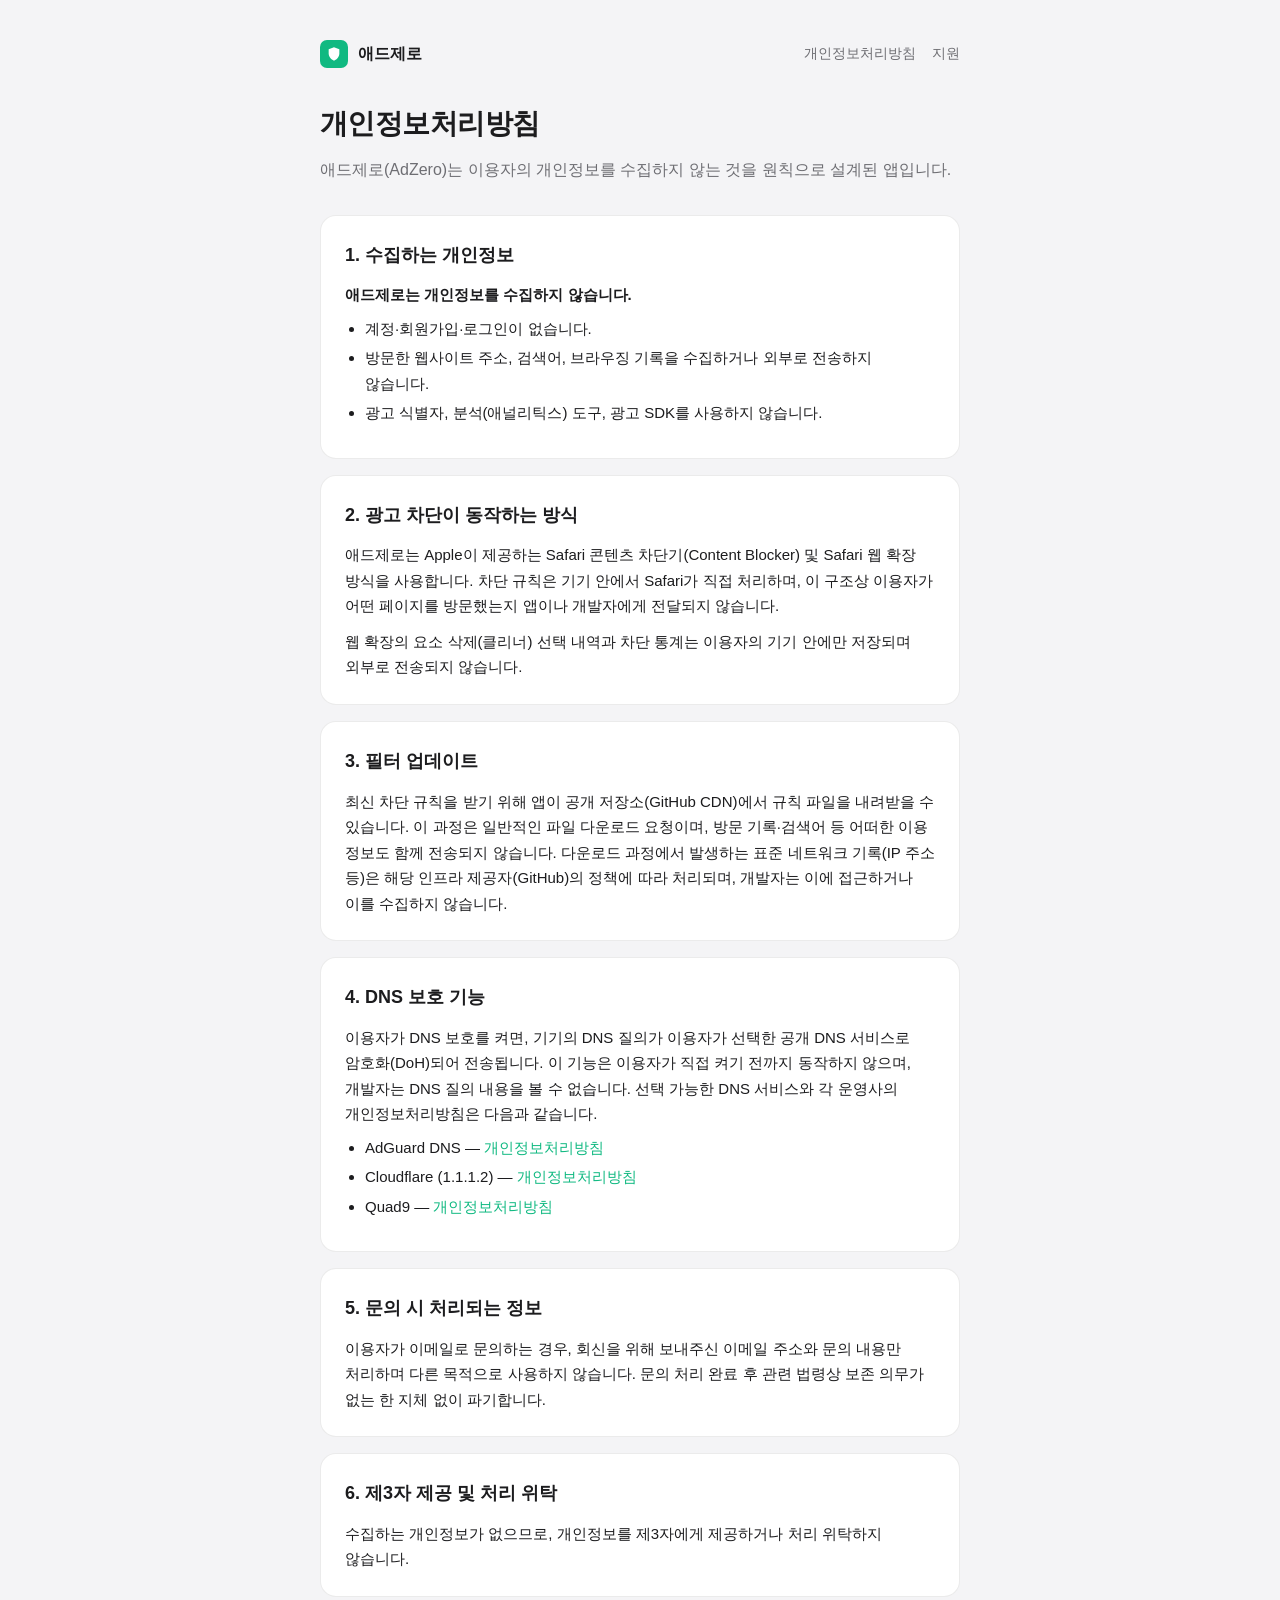
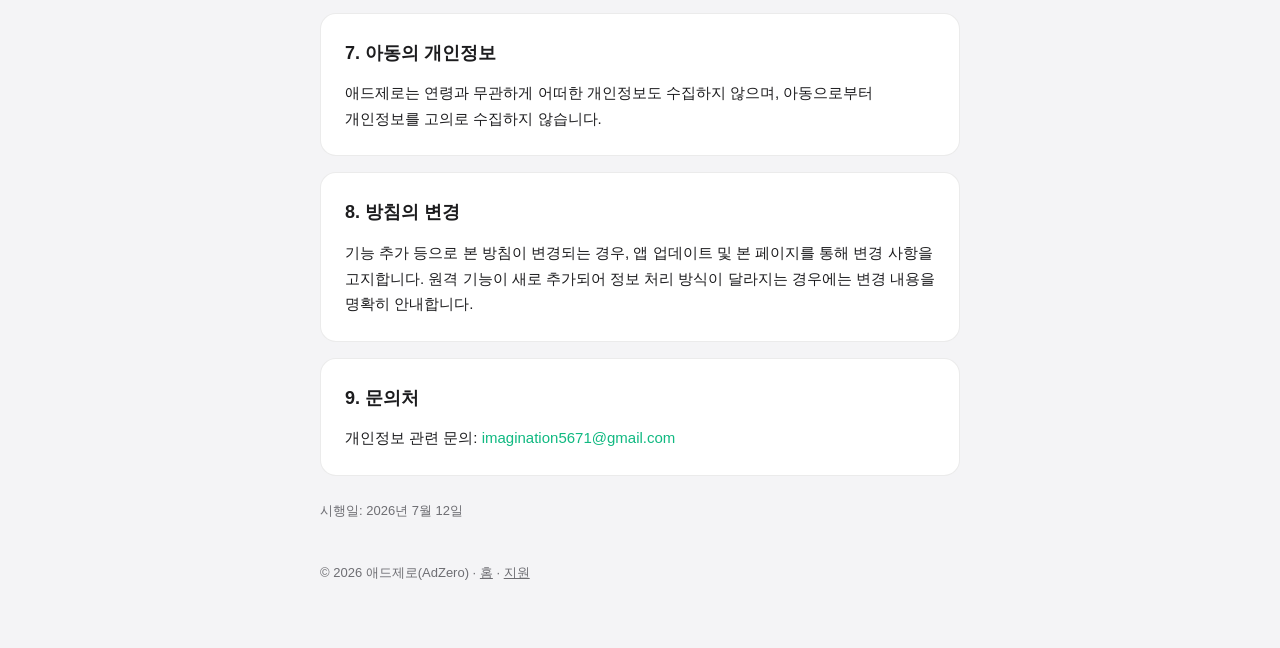
==== privacy.html @ 393ba9a1 "애드제로 공식 페이지: 소개·개인정보처리방침·지원 Co-Authored-By: Claude Fable 5 <noreply@anthropic.com>" ====
<!DOCTYPE html>
<html lang="ko">
<head>
<meta charset="utf-8">
<meta name="viewport" content="width=device-width, initial-scale=1">
<title>개인정보처리방침 — 애드제로</title>
<link rel="stylesheet" href="style.css">
</head>
<body>
<div class="wrap">
  <header class="site">
    <span class="logo"><svg viewBox="0 0 24 24"><path d="M12 2 4 5v6c0 5 3.4 9.4 8 11 4.6-1.6 8-6 8-11V5l-8-3z"/></svg></span>
    <a class="name" href="index.html">애드제로</a>
    <nav><a href="privacy.html">개인정보처리방침</a><a href="support.html">지원</a></nav>
  </header>

  <h1>개인정보처리방침</h1>
  <p class="lead">애드제로(AdZero)는 이용자의 개인정보를 수집하지 않는 것을 원칙으로 설계된 앱입니다.</p>

  <section class="card">
    <h2>1. 수집하는 개인정보</h2>
    <p><strong>애드제로는 개인정보를 수집하지 않습니다.</strong></p>
    <ul>
      <li>계정·회원가입·로그인이 없습니다.</li>
      <li>방문한 웹사이트 주소, 검색어, 브라우징 기록을 수집하거나 외부로 전송하지 않습니다.</li>
      <li>광고 식별자, 분석(애널리틱스) 도구, 광고 SDK를 사용하지 않습니다.</li>
    </ul>
  </section>

  <section class="card">
    <h2>2. 광고 차단이 동작하는 방식</h2>
    <p>애드제로는 Apple이 제공하는 Safari 콘텐츠 차단기(Content Blocker) 및 Safari 웹 확장 방식을 사용합니다. 차단 규칙은 기기 안에서 Safari가 직접 처리하며, 이 구조상 이용자가 어떤 페이지를 방문했는지 앱이나 개발자에게 전달되지 않습니다.</p>
    <p>웹 확장의 요소 삭제(클리너) 선택 내역과 차단 통계는 이용자의 기기 안에만 저장되며 외부로 전송되지 않습니다.</p>
  </section>

  <section class="card">
    <h2>3. 필터 업데이트</h2>
    <p>최신 차단 규칙을 받기 위해 앱이 공개 저장소(GitHub CDN)에서 규칙 파일을 내려받을 수 있습니다. 이 과정은 일반적인 파일 다운로드 요청이며, 방문 기록·검색어 등 어떠한 이용 정보도 함께 전송되지 않습니다. 다운로드 과정에서 발생하는 표준 네트워크 기록(IP 주소 등)은 해당 인프라 제공자(GitHub)의 정책에 따라 처리되며, 개발자는 이에 접근하거나 이를 수집하지 않습니다.</p>
  </section>

  <section class="card">
    <h2>4. DNS 보호 기능</h2>
    <p>이용자가 DNS 보호를 켜면, 기기의 DNS 질의가 이용자가 선택한 공개 DNS 서비스로 암호화(DoH)되어 전송됩니다. 이 기능은 이용자가 직접 켜기 전까지 동작하지 않으며, 개발자는 DNS 질의 내용을 볼 수 없습니다. 선택 가능한 DNS 서비스와 각 운영사의 개인정보처리방침은 다음과 같습니다.</p>
    <ul>
      <li>AdGuard DNS — <a class="inline" href="https://adguard-dns.io/en/privacy.html">개인정보처리방침</a></li>
      <li>Cloudflare (1.1.1.2) — <a class="inline" href="https://developers.cloudflare.com/1.1.1.1/privacy/public-dns-resolver/">개인정보처리방침</a></li>
      <li>Quad9 — <a class="inline" href="https://quad9.net/privacy/policy/">개인정보처리방침</a></li>
    </ul>
  </section>

  <section class="card">
    <h2>5. 문의 시 처리되는 정보</h2>
    <p>이용자가 이메일로 문의하는 경우, 회신을 위해 보내주신 이메일 주소와 문의 내용만 처리하며 다른 목적으로 사용하지 않습니다. 문의 처리 완료 후 관련 법령상 보존 의무가 없는 한 지체 없이 파기합니다.</p>
  </section>

  <section class="card">
    <h2>6. 제3자 제공 및 처리 위탁</h2>
    <p>수집하는 개인정보가 없으므로, 개인정보를 제3자에게 제공하거나 처리 위탁하지 않습니다.</p>
  </section>

  <section class="card">
    <h2>7. 아동의 개인정보</h2>
    <p>애드제로는 연령과 무관하게 어떠한 개인정보도 수집하지 않으며, 아동으로부터 개인정보를 고의로 수집하지 않습니다.</p>
  </section>

  <section class="card">
    <h2>8. 방침의 변경</h2>
    <p>기능 추가 등으로 본 방침이 변경되는 경우, 앱 업데이트 및 본 페이지를 통해 변경 사항을 고지합니다. 원격 기능이 새로 추가되어 정보 처리 방식이 달라지는 경우에는 변경 내용을 명확히 안내합니다.</p>
  </section>

  <section class="card">
    <h2>9. 문의처</h2>
    <p>개인정보 관련 문의: <a class="inline" href="mailto:imagination5671@gmail.com">imagination5671@gmail.com</a></p>
  </section>

  <p class="meta">시행일: 2026년 7월 12일</p>

  <footer class="site">© 2026 애드제로(AdZero) · <a href="index.html">홈</a> · <a href="support.html">지원</a></footer>
</div>
</body>
</html>
---- style.css ----
:root {
  --bg: #f4f4f6;
  --surface: #ffffff;
  --text: #1c1c1e;
  --text-sub: #6e6e73;
  --accent: #10b981;
  --border: rgba(0, 0, 0, 0.08);
  color-scheme: light dark;
}
@media (prefers-color-scheme: dark) {
  :root {
    --bg: #101013;
    --surface: #1c1c20;
    --text: #f2f2f5;
    --text-sub: #98989f;
    --accent: #34d399;
    --border: rgba(255, 255, 255, 0.1);
  }
}
* { margin: 0; padding: 0; box-sizing: border-box; }
body {
  font-family: -apple-system, BlinkMacSystemFont, "Apple SD Gothic Neo", "Pretendard", "Segoe UI", sans-serif;
  background: var(--bg);
  color: var(--text);
  line-height: 1.7;
  -webkit-font-smoothing: antialiased;
  word-break: keep-all;
}
.wrap { max-width: 680px; margin: 0 auto; padding: 32px 20px 64px; }
header.site { display: flex; align-items: center; gap: 10px; padding: 8px 0 32px; }
header.site .logo {
  width: 28px; height: 28px; border-radius: 7px;
  background: var(--accent);
  display: inline-flex; align-items: center; justify-content: center;
}
header.site .logo svg { width: 16px; height: 16px; fill: #fff; }
header.site a.name { font-size: 16px; font-weight: 700; color: var(--text); text-decoration: none; }
header.site nav { margin-left: auto; display: flex; gap: 16px; }
header.site nav a { font-size: 14px; color: var(--text-sub); text-decoration: none; }
header.site nav a:hover { color: var(--accent); }
h1 { font-size: 28px; font-weight: 800; letter-spacing: -0.02em; margin-bottom: 8px; }
p.lead { font-size: 16px; color: var(--text-sub); margin-bottom: 32px; }
section.card {
  background: var(--surface);
  border: 1px solid var(--border);
  border-radius: 16px;
  padding: 24px;
  margin-bottom: 16px;
}
section.card h2 { font-size: 18px; font-weight: 700; margin-bottom: 12px; }
section.card h3 { font-size: 15px; font-weight: 700; margin: 20px 0 6px; }
section.card p, section.card li { font-size: 15px; color: var(--text); }
section.card p + p { margin-top: 10px; }
section.card ul { padding-left: 20px; margin: 8px 0; }
section.card li { margin: 4px 0; }
section.card .sub { color: var(--text-sub); font-size: 13.5px; }
a.inline { color: var(--accent); text-decoration: none; }
a.inline:hover { text-decoration: underline; }
.meta { font-size: 13px; color: var(--text-sub); margin-top: 24px; }
.btn {
  display: inline-block; margin-top: 8px;
  background: var(--accent); color: #fff;
  font-size: 15px; font-weight: 600;
  padding: 12px 20px; border-radius: 12px; text-decoration: none;
}
footer.site { margin-top: 40px; font-size: 13px; color: var(--text-sub); }
footer.site a { color: var(--text-sub); }
table.plain { width: 100%; border-collapse: collapse; margin: 10px 0; font-size: 14px; }
table.plain th, table.plain td { text-align: left; padding: 8px 10px; border-bottom: 1px solid var(--border); vertical-align: top; }
table.plain th { color: var(--text-sub); font-weight: 600; white-space: nowrap; }
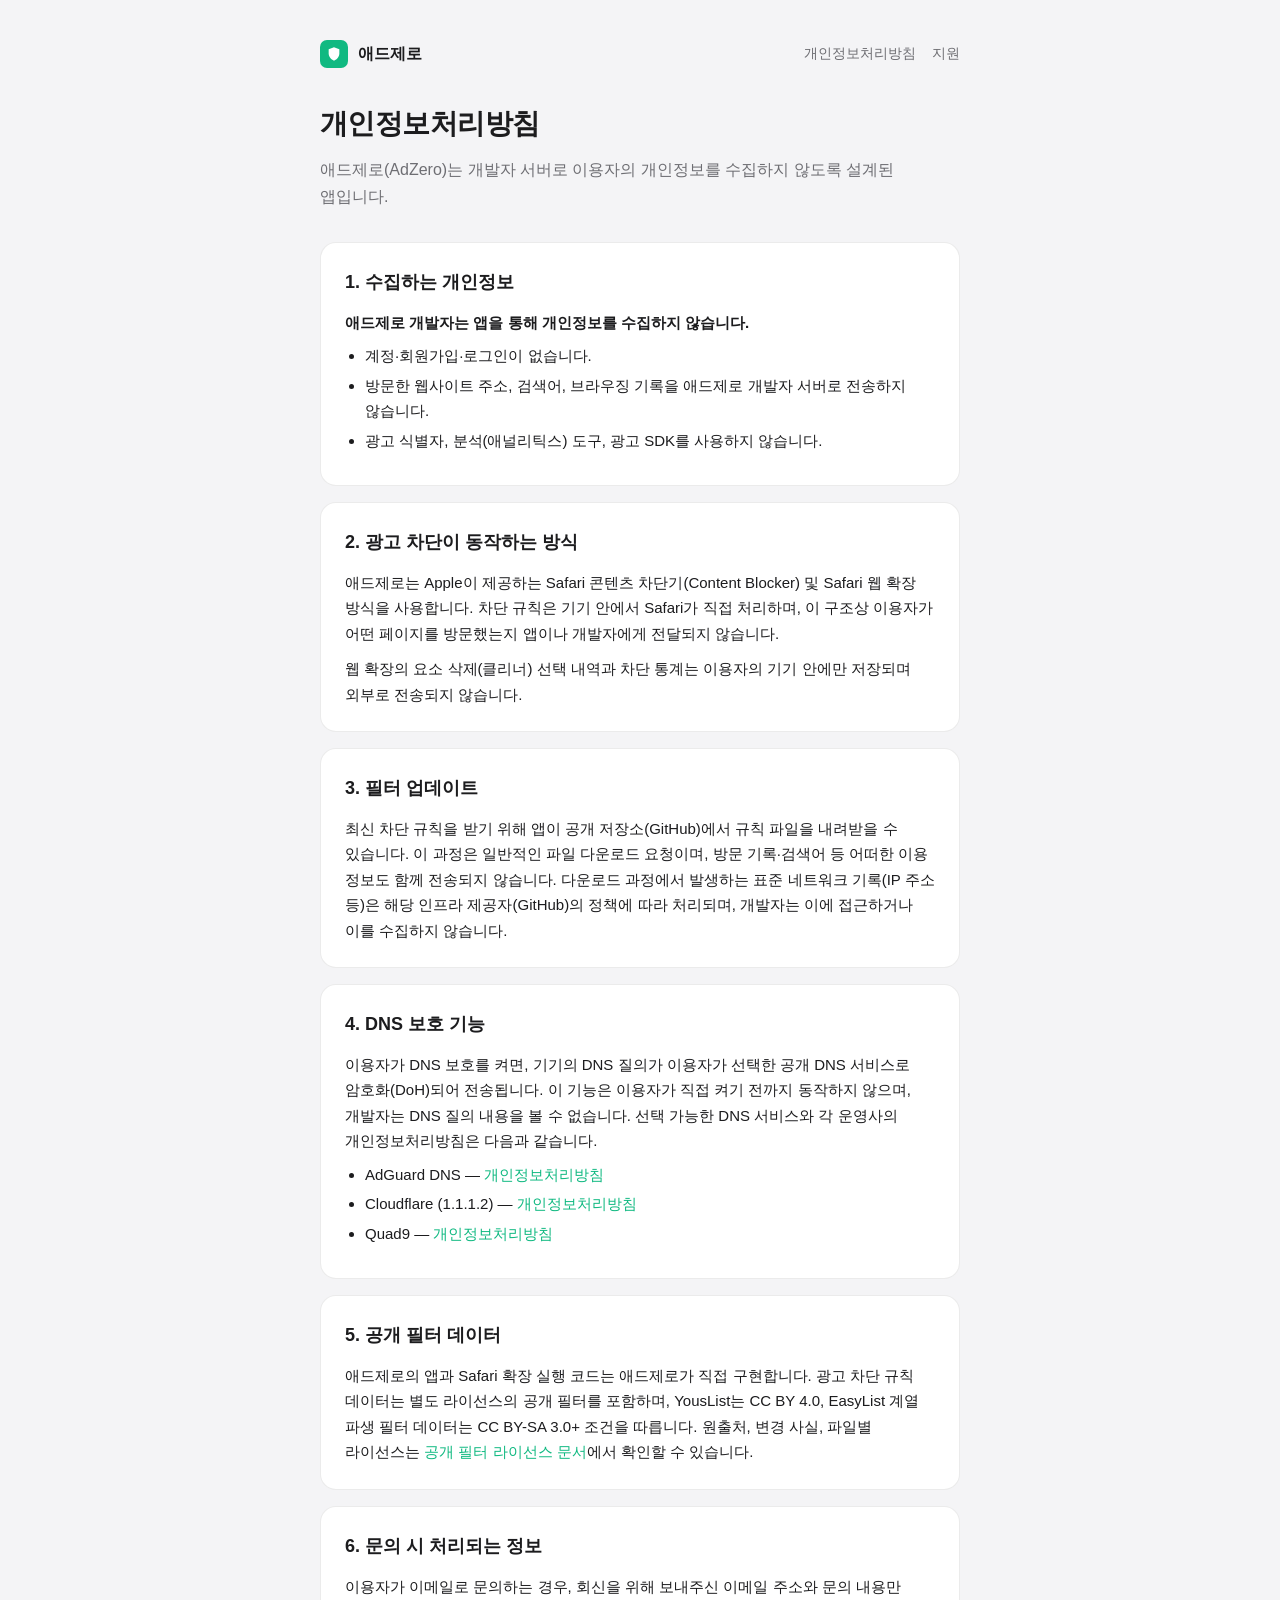
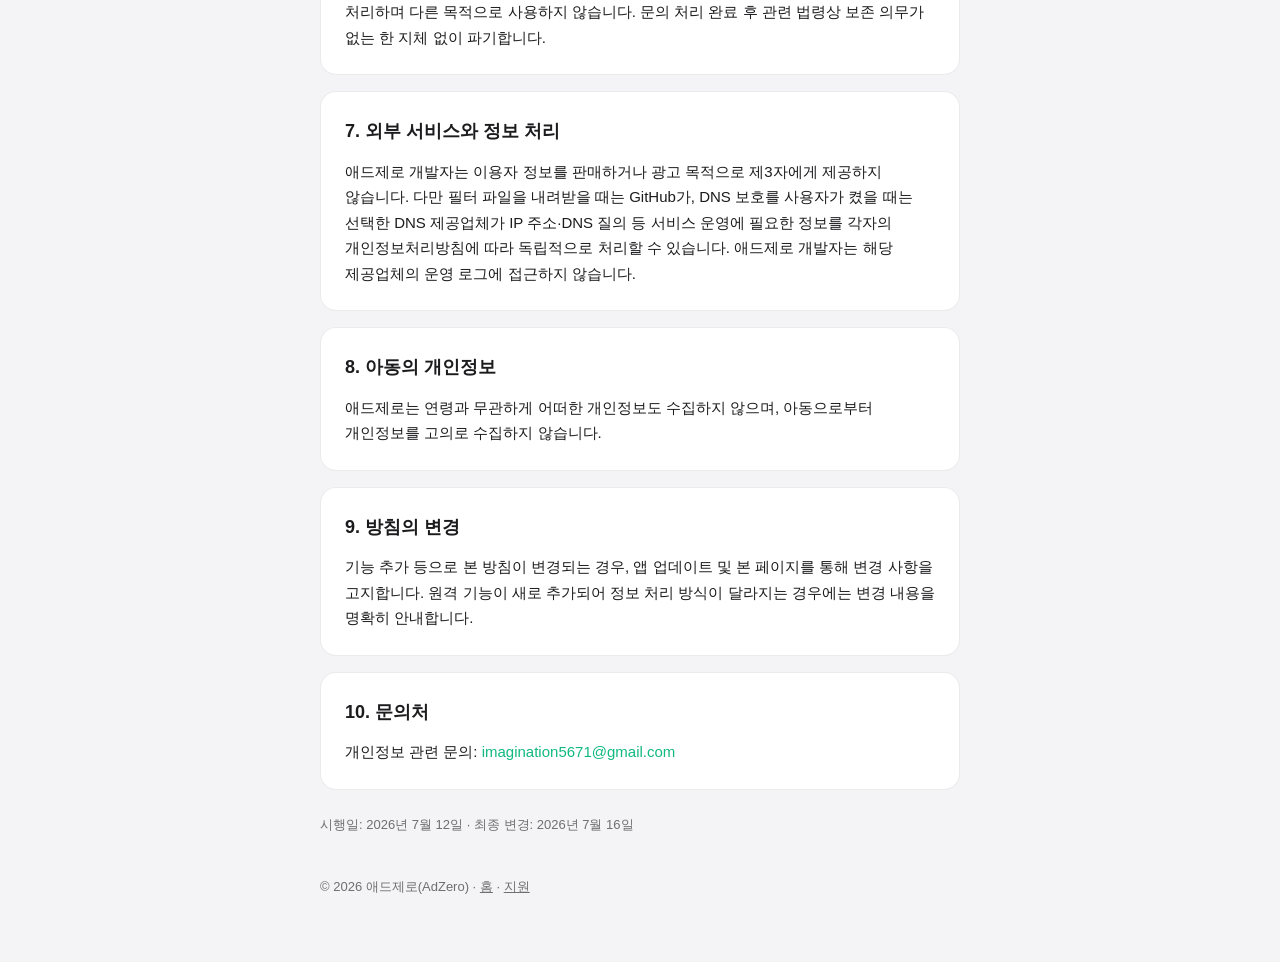
==== commit e1743639: "release: align public site with independent app" ====
--- a/privacy.html
+++ b/privacy.html
@@ -15,14 +15,14 @@
   </header>
 
   <h1>개인정보처리방침</h1>
-  <p class="lead">애드제로(AdZero)는 이용자의 개인정보를 수집하지 않는 것을 원칙으로 설계된 앱입니다.</p>
+  <p class="lead">애드제로(AdZero)는 개발자 서버로 이용자의 개인정보를 수집하지 않도록 설계된 앱입니다.</p>
 
   <section class="card">
     <h2>1. 수집하는 개인정보</h2>
-    <p><strong>애드제로는 개인정보를 수집하지 않습니다.</strong></p>
+    <p><strong>애드제로 개발자는 앱을 통해 개인정보를 수집하지 않습니다.</strong></p>
     <ul>
       <li>계정·회원가입·로그인이 없습니다.</li>
-      <li>방문한 웹사이트 주소, 검색어, 브라우징 기록을 수집하거나 외부로 전송하지 않습니다.</li>
+      <li>방문한 웹사이트 주소, 검색어, 브라우징 기록을 애드제로 개발자 서버로 전송하지 않습니다.</li>
       <li>광고 식별자, 분석(애널리틱스) 도구, 광고 SDK를 사용하지 않습니다.</li>
     </ul>
   </section>
@@ -35,7 +35,7 @@
 
   <section class="card">
     <h2>3. 필터 업데이트</h2>
-    <p>최신 차단 규칙을 받기 위해 앱이 공개 저장소(GitHub CDN)에서 규칙 파일을 내려받을 수 있습니다. 이 과정은 일반적인 파일 다운로드 요청이며, 방문 기록·검색어 등 어떠한 이용 정보도 함께 전송되지 않습니다. 다운로드 과정에서 발생하는 표준 네트워크 기록(IP 주소 등)은 해당 인프라 제공자(GitHub)의 정책에 따라 처리되며, 개발자는 이에 접근하거나 이를 수집하지 않습니다.</p>
+    <p>최신 차단 규칙을 받기 위해 앱이 공개 저장소(GitHub)에서 규칙 파일을 내려받을 수 있습니다. 이 과정은 일반적인 파일 다운로드 요청이며, 방문 기록·검색어 등 어떠한 이용 정보도 함께 전송되지 않습니다. 다운로드 과정에서 발생하는 표준 네트워크 기록(IP 주소 등)은 해당 인프라 제공자(GitHub)의 정책에 따라 처리되며, 개발자는 이에 접근하거나 이를 수집하지 않습니다.</p>
   </section>
 
   <section class="card">
@@ -49,31 +49,36 @@
   </section>
 
   <section class="card">
-    <h2>5. 문의 시 처리되는 정보</h2>
+    <h2>5. 공개 필터 데이터</h2>
+    <p>애드제로의 앱과 Safari 확장 실행 코드는 애드제로가 직접 구현합니다. 광고 차단 규칙 데이터는 별도 라이선스의 공개 필터를 포함하며, YousList는 CC BY 4.0, EasyList 계열 파생 필터 데이터는 CC BY-SA 3.0+ 조건을 따릅니다. 원출처, 변경 사실, 파일별 라이선스는 <a class="inline" href="https://github.com/imagination5671/adzero-filters/blob/main/FILTER_LICENSES.md">공개 필터 라이선스 문서</a>에서 확인할 수 있습니다.</p>
+  </section>
+
+  <section class="card">
+    <h2>6. 문의 시 처리되는 정보</h2>
     <p>이용자가 이메일로 문의하는 경우, 회신을 위해 보내주신 이메일 주소와 문의 내용만 처리하며 다른 목적으로 사용하지 않습니다. 문의 처리 완료 후 관련 법령상 보존 의무가 없는 한 지체 없이 파기합니다.</p>
   </section>
 
   <section class="card">
-    <h2>6. 제3자 제공 및 처리 위탁</h2>
-    <p>수집하는 개인정보가 없으므로, 개인정보를 제3자에게 제공하거나 처리 위탁하지 않습니다.</p>
+    <h2>7. 외부 서비스와 정보 처리</h2>
+    <p>애드제로 개발자는 이용자 정보를 판매하거나 광고 목적으로 제3자에게 제공하지 않습니다. 다만 필터 파일을 내려받을 때는 GitHub가, DNS 보호를 사용자가 켰을 때는 선택한 DNS 제공업체가 IP 주소·DNS 질의 등 서비스 운영에 필요한 정보를 각자의 개인정보처리방침에 따라 독립적으로 처리할 수 있습니다. 애드제로 개발자는 해당 제공업체의 운영 로그에 접근하지 않습니다.</p>
   </section>
 
   <section class="card">
-    <h2>7. 아동의 개인정보</h2>
+    <h2>8. 아동의 개인정보</h2>
     <p>애드제로는 연령과 무관하게 어떠한 개인정보도 수집하지 않으며, 아동으로부터 개인정보를 고의로 수집하지 않습니다.</p>
   </section>
 
   <section class="card">
-    <h2>8. 방침의 변경</h2>
+    <h2>9. 방침의 변경</h2>
     <p>기능 추가 등으로 본 방침이 변경되는 경우, 앱 업데이트 및 본 페이지를 통해 변경 사항을 고지합니다. 원격 기능이 새로 추가되어 정보 처리 방식이 달라지는 경우에는 변경 내용을 명확히 안내합니다.</p>
   </section>
 
   <section class="card">
-    <h2>9. 문의처</h2>
+    <h2>10. 문의처</h2>
     <p>개인정보 관련 문의: <a class="inline" href="mailto:imagination5671@gmail.com">imagination5671@gmail.com</a></p>
   </section>
 
-  <p class="meta">시행일: 2026년 7월 12일</p>
+  <p class="meta">시행일: 2026년 7월 12일 · 최종 변경: 2026년 7월 16일</p>
 
   <footer class="site">© 2026 애드제로(AdZero) · <a href="index.html">홈</a> · <a href="support.html">지원</a></footer>
 </div>
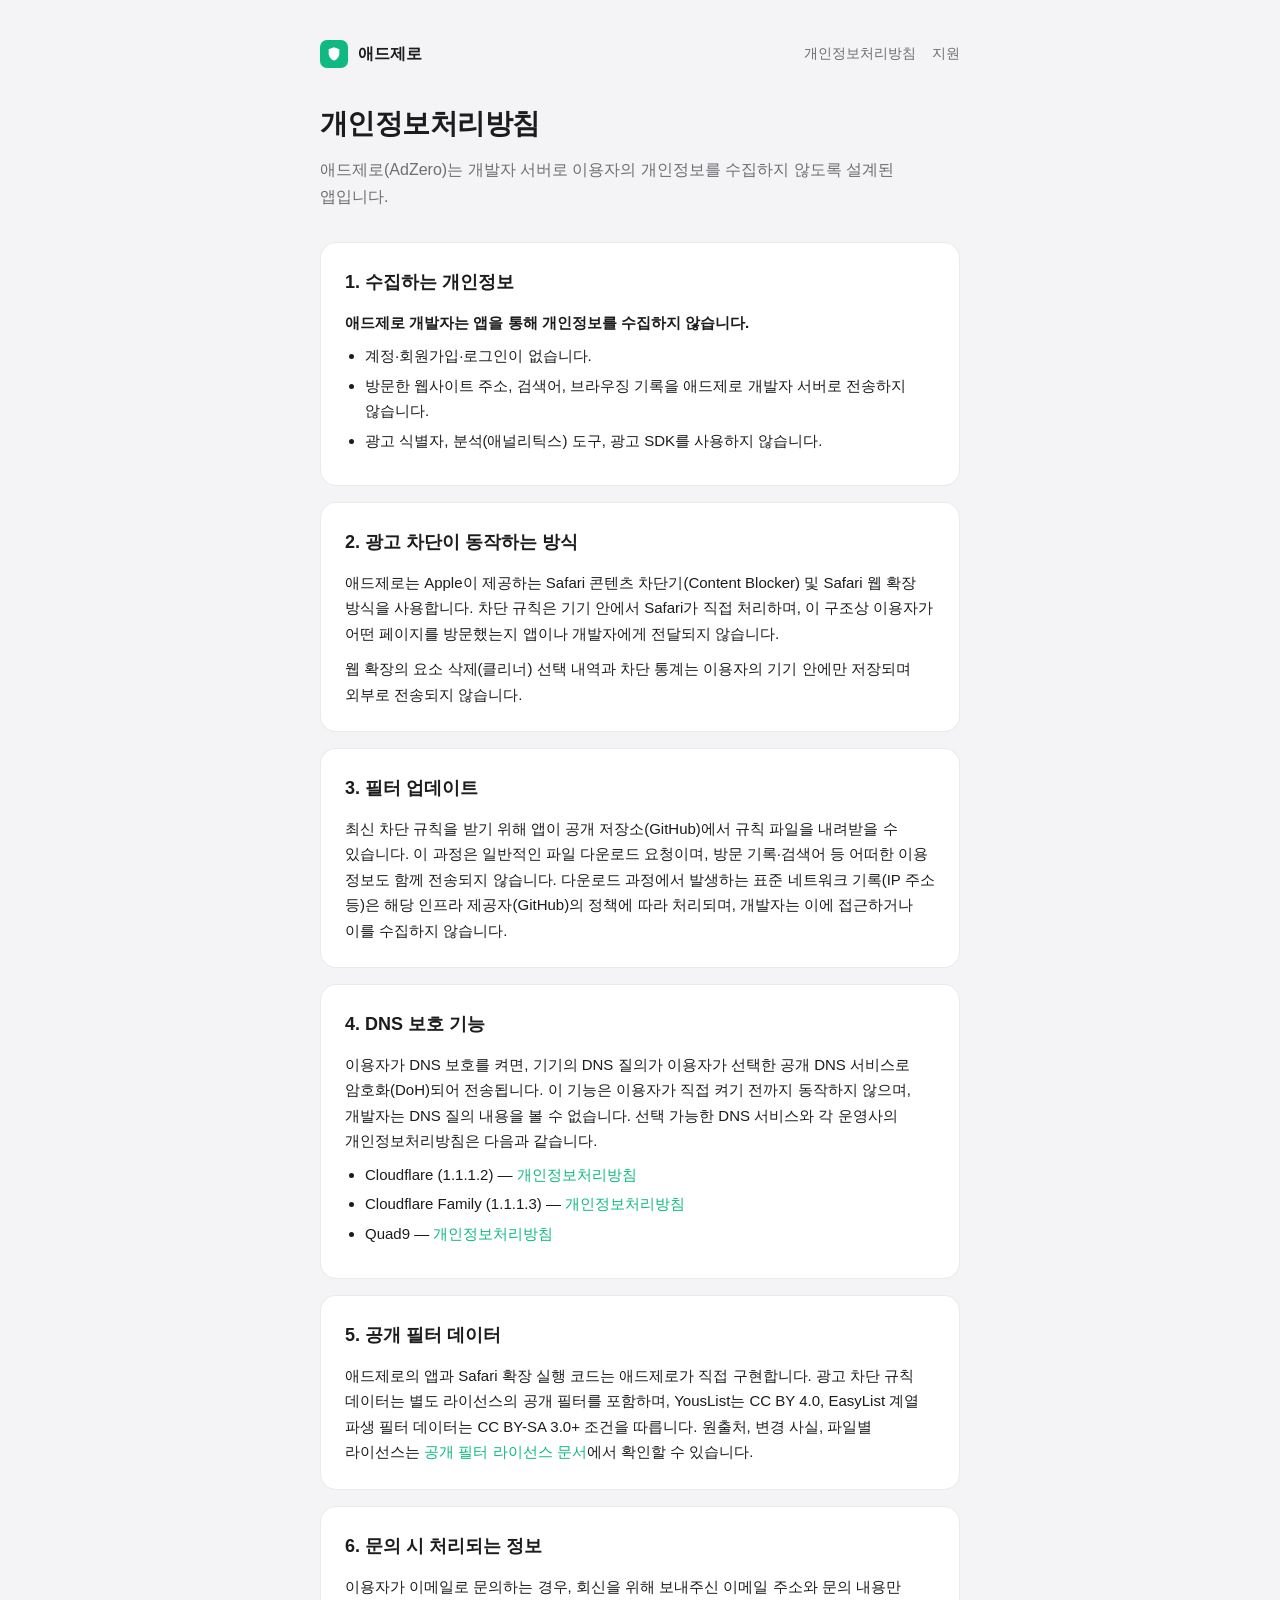
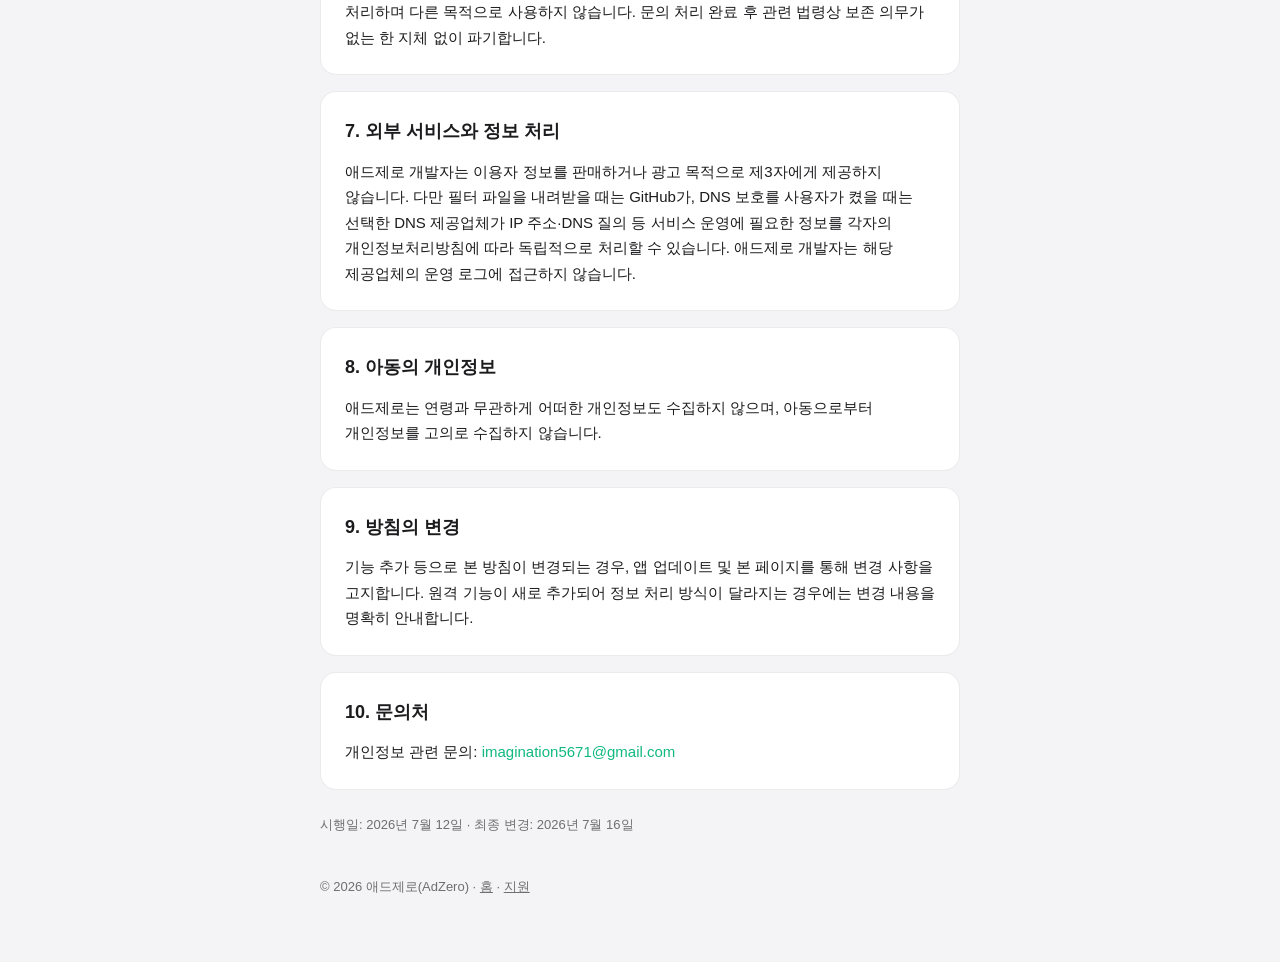
==== commit 79140a0e: "docs: remove competitor DNS references" ====
--- a/privacy.html
+++ b/privacy.html
@@ -42,8 +42,8 @@
     <h2>4. DNS 보호 기능</h2>
     <p>이용자가 DNS 보호를 켜면, 기기의 DNS 질의가 이용자가 선택한 공개 DNS 서비스로 암호화(DoH)되어 전송됩니다. 이 기능은 이용자가 직접 켜기 전까지 동작하지 않으며, 개발자는 DNS 질의 내용을 볼 수 없습니다. 선택 가능한 DNS 서비스와 각 운영사의 개인정보처리방침은 다음과 같습니다.</p>
     <ul>
-      <li>AdGuard DNS — <a class="inline" href="https://adguard-dns.io/en/privacy.html">개인정보처리방침</a></li>
       <li>Cloudflare (1.1.1.2) — <a class="inline" href="https://developers.cloudflare.com/1.1.1.1/privacy/public-dns-resolver/">개인정보처리방침</a></li>
+      <li>Cloudflare Family (1.1.1.3) — <a class="inline" href="https://developers.cloudflare.com/1.1.1.1/privacy/public-dns-resolver/">개인정보처리방침</a></li>
       <li>Quad9 — <a class="inline" href="https://quad9.net/privacy/policy/">개인정보처리방침</a></li>
     </ul>
   </section>
